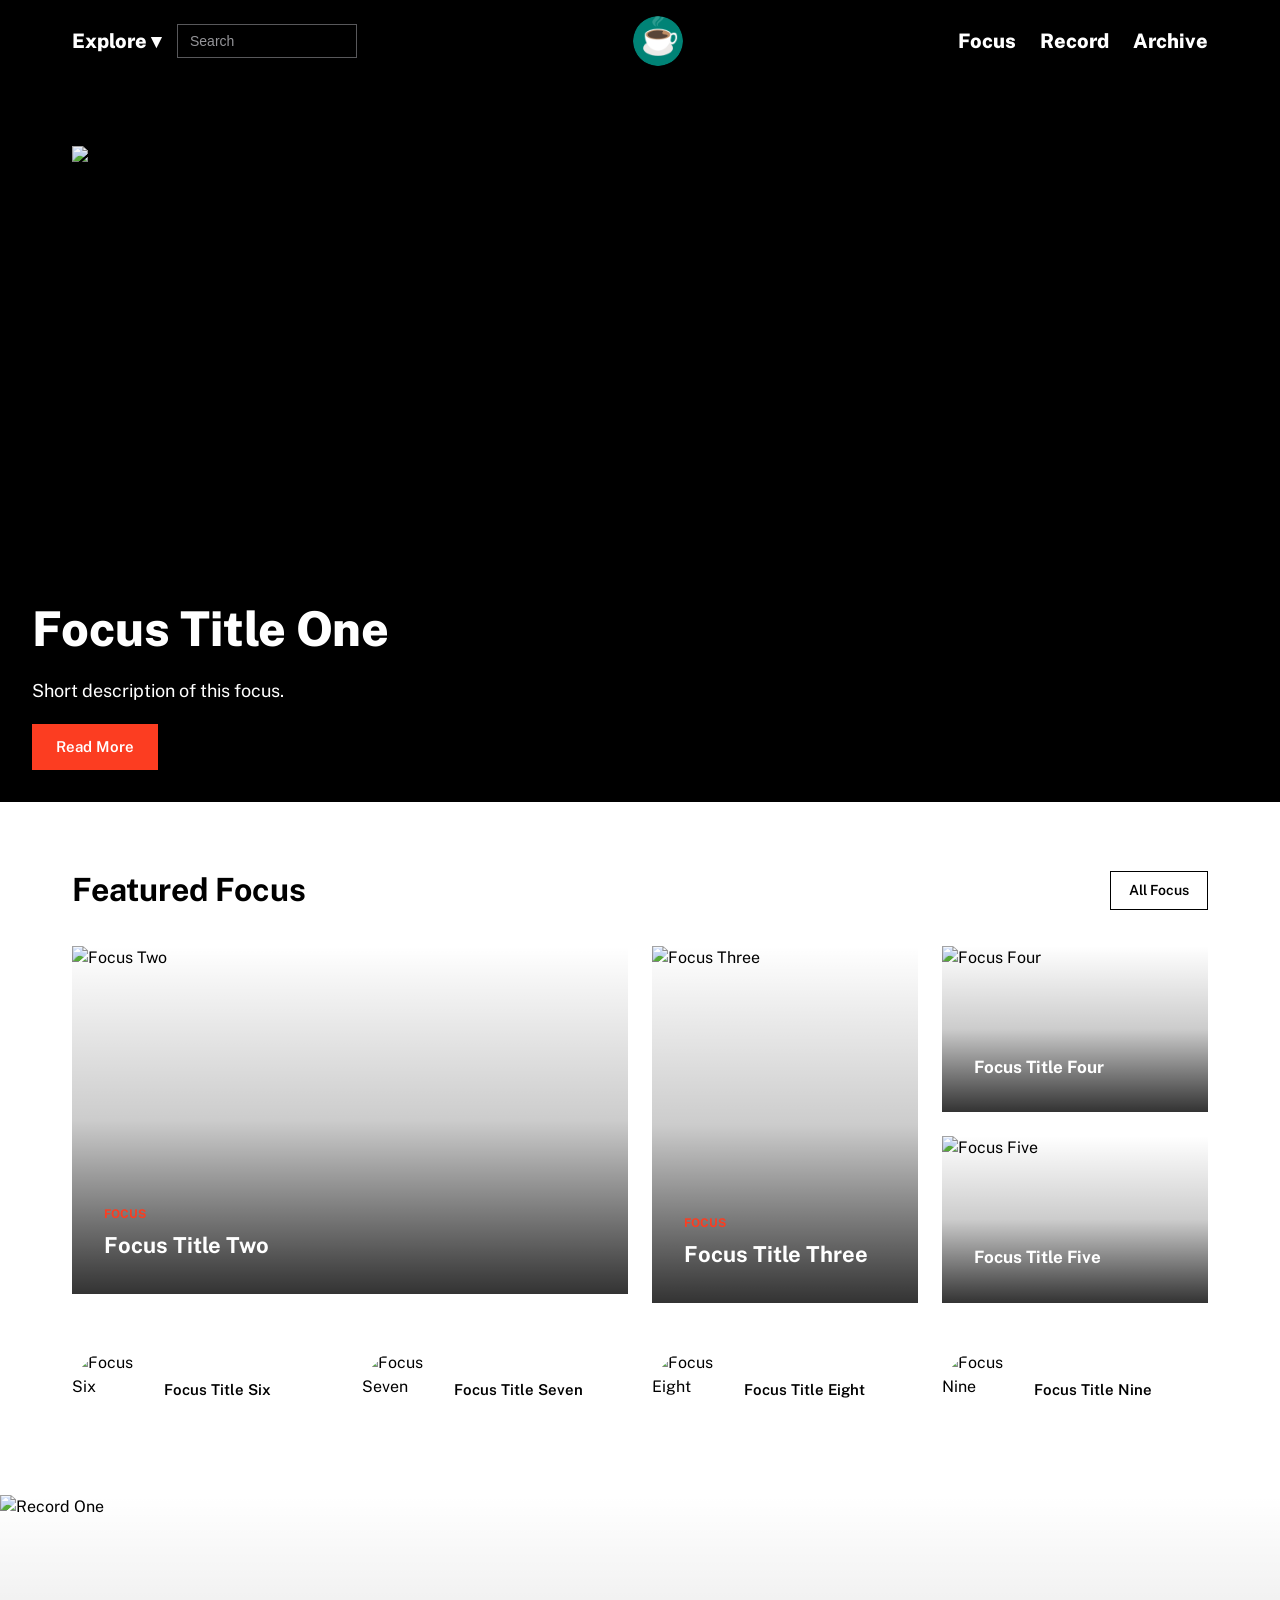
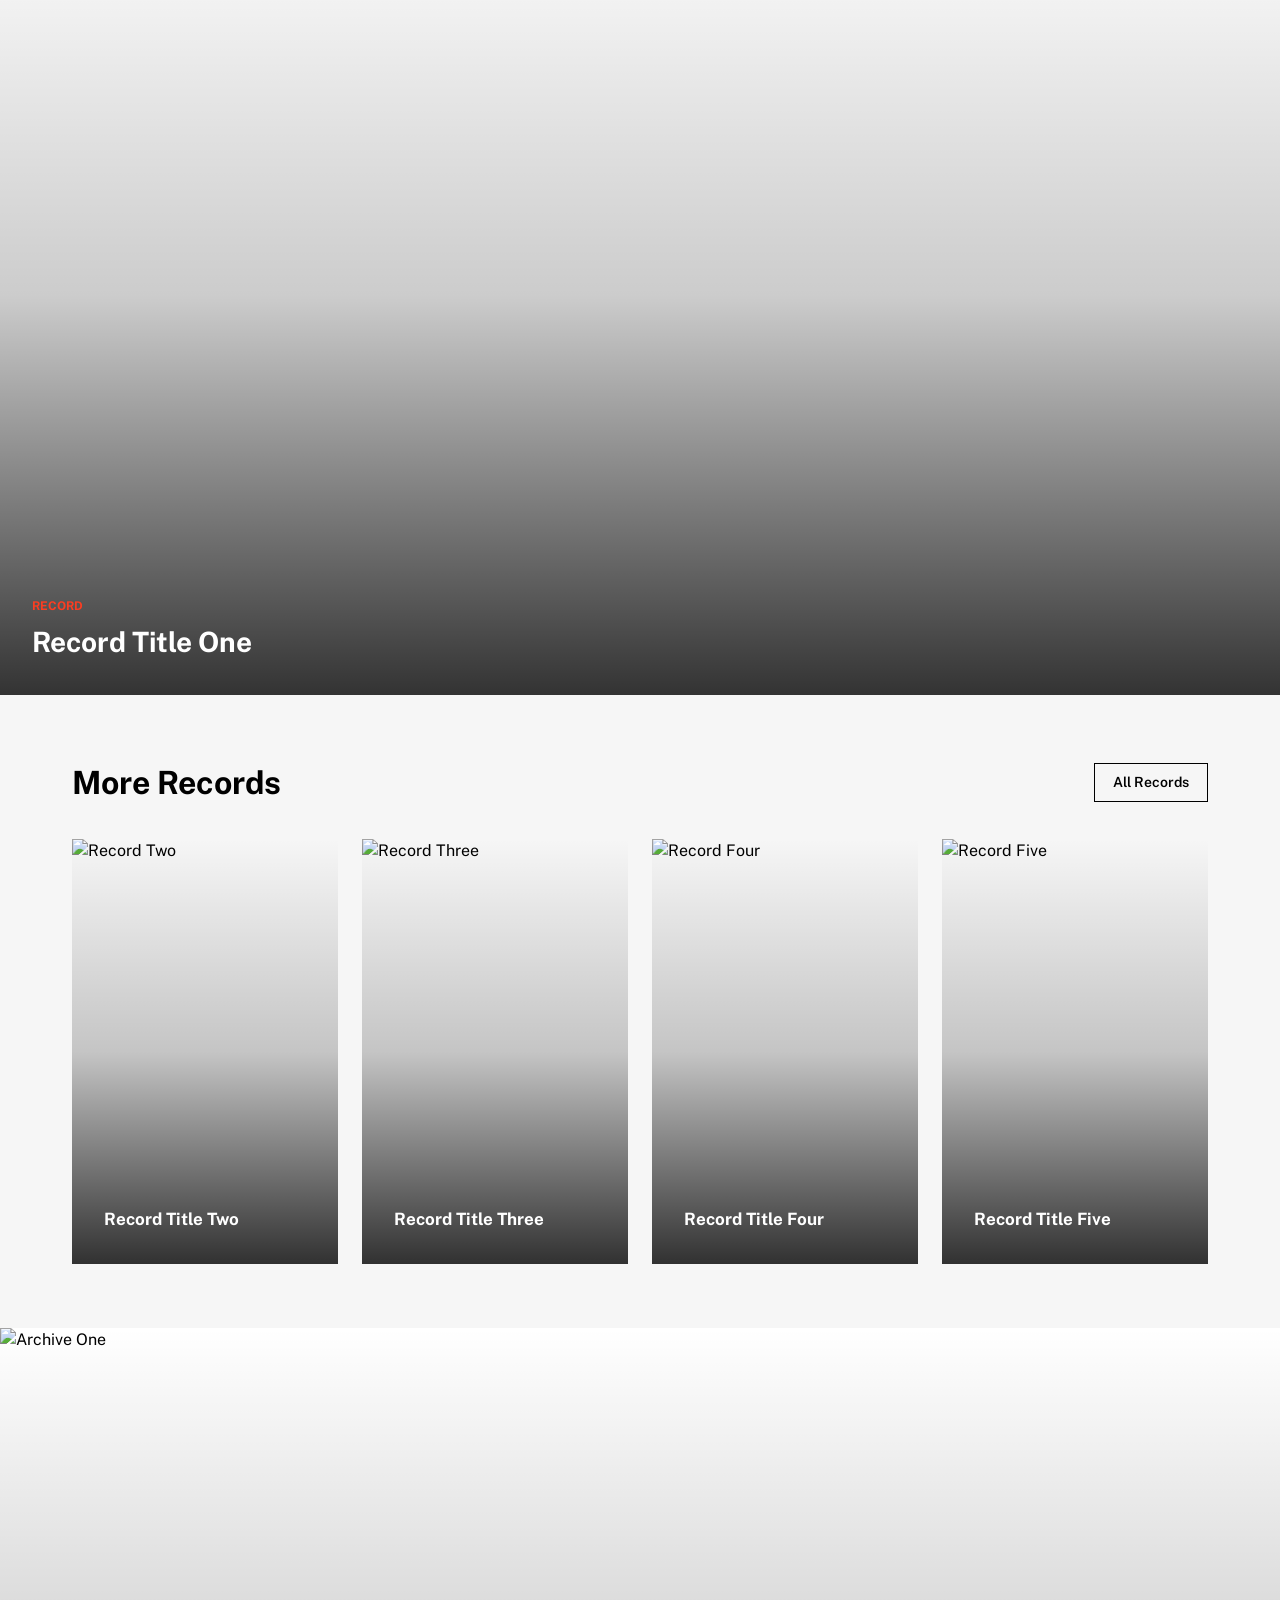
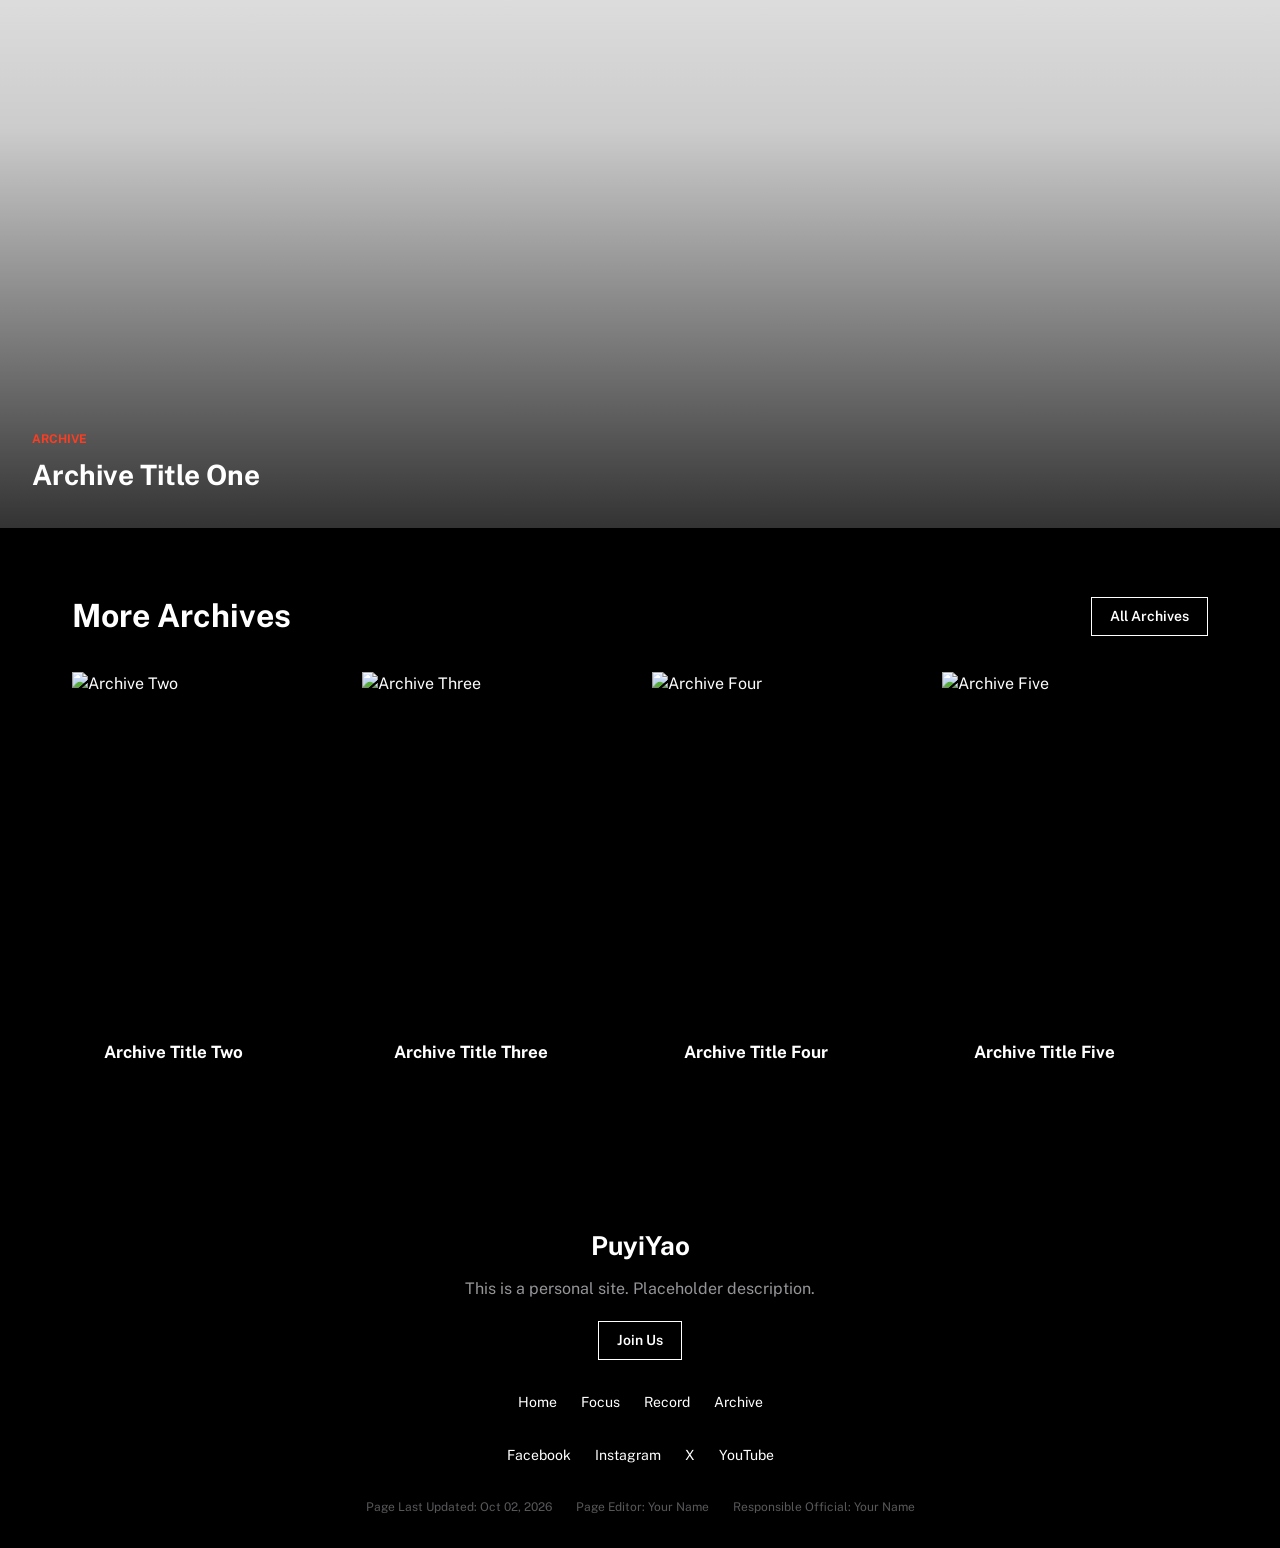
==== index.html @ bbd70be1 "fix: change home.html to index.html for github page" ====
<!DOCTYPE html>
<html lang="en">
<head>
<meta charset="UTF-8">
<meta name="viewport" content="width=device-width, initial-scale=1.0">
<title>PuyiYao</title>
<link rel="icon" href="../favicon.ico" type="image/x-icon">
<link rel="preconnect" href="https://fonts.googleapis.com">
<link rel="preconnect" href="https://fonts.gstatic.com" crossorigin>
<link href="https://fonts.googleapis.com/css2?family=Public+Sans:wght@400;600;700;800&family=Inter:wght@400;600;700&display=swap" rel="stylesheet">
<link rel="stylesheet" href="common.css">
<link rel="stylesheet" href="style.css">
</head>
<body>

<!-- ========== 顶部导航栏 ========== -->
<header class="site-header">
  <div class="header-inner">

    <div class="nav-left">
      <div class="dropdown">
        <span class="nav-btn">Explore ▾</span>
        <ul class="dropdown-menu">
          <li><a href="focus/focus_explore.html">Focus</a></li>
          <li><a href="record/record_explore.html">Record</a></li>
          <li><a href="archive/archive_explore.html">Archive</a></li>
        </ul>
      </div>
      <input class="search-box" type="search" placeholder="Search">
    </div>

    <div class="nav-center">
      <a href="index.html" class="logo"><img src="favicon.ico" class="logo"></a>
    </div>

    <nav class="nav-right">
      <a href="#focus-section">Focus</a>
      <a href="#record-section">Record</a>
      <a href="#archive-section">Archive</a>
    </nav>
  </div>

  <input type="checkbox" id="menu-toggle" class="menu-toggle">
  <label for="menu-toggle" class="menu-icon">☰</label>
</header>

<nav class="mobile-menu">
  <a href="#focus-section">Focus</a>
  <a href="#record-section">Record</a>
  <a href="#archive-section">Archive</a>
</nav>

<main>

  <!-- Hero 大图：Focus f1 -->
  <section class="hero">
    <img class="hero-img" src="image/hero.jpg" alt="Hero image">
    <div class="overlay">
      <h1 class="hero-title">Focus Title One</h1>
      <p class="hero-desc">Short description of this focus.</p>
      <a class="btn-primary" href="focus/focus_01.html">Read More</a>
    </div>
  </section>

  <!-- Featured Focus -->
  <section class="featured" id="focus-section">
    <div class="section-head">
      <h2>Featured Focus</h2>
      <a class="btn-outline" href="focus/focus_explore.html">All Focus</a>
    </div>

    <div class="featured-grid">

      <a class="tile tile-f2" href="focus/focus_02.html">
        <img src="image/focus_02.jpg" alt="Focus Two">
        <div class="overlay">
          <span class="tag">Focus</span>
          <h3>Focus Title Two</h3>
        </div>
      </a>

      <a class="tile tile-f3" href="focus/focus_03.html">
        <img src="image/focus_03.jpg" alt="Focus Three">
        <div class="overlay">
          <span class="tag">Focus</span>
          <h3>Focus Title Three</h3>
        </div>
      </a>

      <a class="tile tile-f4" href="focus/focus_04.html">
        <img src="image/focus_04.jpg" alt="Focus Four">
        <div class="overlay">
          <h4>Focus Title Four</h4>
        </div>
      </a>
      <a class="tile tile-f5" href="focus/focus_05.html">
        <img src="image/focus_05.jpg" alt="Focus Five">
        <div class="overlay">
          <h4>Focus Title Five</h4>
        </div>
      </a>

      <a class="circle-card" href="focus/focus_06.html">
        <img src="image/focus_06.jpg" alt="Focus Six">
        <p>Focus Title Six</p>
      </a>
      <a class="circle-card" href="focus/focus_07.html">
        <img src="image/focus_07.jpg" alt="Focus Seven">
        <p>Focus Title Seven</p>
      </a>
      <a class="circle-card" href="focus/focus_08.html">
        <img src="image/focus_08.jpg" alt="Focus Eight">
        <p>Focus Title Eight</p>
      </a>
      <a class="circle-card" href="focus/focus_09.html">
        <img src="image/focus_09.jpg" alt="Focus Nine">
        <p>Focus Title Nine</p>
      </a>

    </div>
  </section>

  <!-- Record：Latest Records（满宽 banner） -->
  <section class="banner-section" id="record-section">
    <a class="banner" href="record/record_01.html">
      <img src="image/record_01.jpg" alt="Record One">
      <div class="overlay">
        <span class="tag">Record</span>
        <h3>Record Title One</h3>
      </div>
    </a>
  </section>

  <!-- Record：More Records（4 卡） -->
  <section class="record-section">
    <div class="section-head">
      <h2>More Records</h2>
      <a class="btn-outline" href="record/record_explore.html">All Records</a>
    </div>
    <div class="tile-row">
      <a class="tile" href="record/record_02.html">
        <img src="image/record_02.jpg" alt="Record Two">
        <div class="overlay"><h4>Record Title Two</h4></div>
      </a>
      <a class="tile" href="record/record_03.html">
        <img src="image/record_03.jpg" alt="Record Three">
        <div class="overlay"><h4>Record Title Three</h4></div>
      </a>
      <a class="tile" href="record/record_04.html">
        <img src="image/record_04.jpg" alt="Record Four">
        <div class="overlay"><h4>Record Title Four</h4></div>
      </a>
      <a class="tile" href="record/record_05.html">
        <img src="image/record_05.jpg" alt="Record Five">
        <div class="overlay"><h4>Record Title Five</h4></div>
      </a>
    </div>
  </section>

  <!-- Archive：Latest Archive（满宽 banner） -->
  <section class="banner-section" id="archive-section">
    <a class="banner" href="archive/archive_01.html">
      <img src="image/archive_01.jpg" alt="Archive One">
      <div class="overlay">
        <span class="tag">Archive</span>
        <h3>Archive Title One</h3>
      </div>
    </a>
  </section>

  <!-- Archive：More Archives（4 卡） -->
  <section class="archive-section">
    <div class="section-head">
      <h2>More Archives</h2>
      <a class="btn-outline" href="archive/archive_explore.html">All Archives</a>
    </div>
    <div class="tile-row">
      <a class="tile" href="archive/archive_02.html">
        <img src="image/archive_02.jpg" alt="Archive Two">
        <div class="overlay"><h4>Archive Title Two</h4></div>
      </a>
      <a class="tile" href="archive/archive_03.html">
        <img src="image/archive_03.jpg" alt="Archive Three">
        <div class="overlay"><h4>Archive Title Three</h4></div>
      </a>
      <a class="tile" href="archive/archive_04.html">
        <img src="image/archive_04.jpg" alt="Archive Four">
        <div class="overlay"><h4>Archive Title Four</h4></div>
      </a>
      <a class="tile" href="archive/archive_05.html">
        <img src="image/archive_05.jpg" alt="Archive Five">
        <div class="overlay"><h4>Archive Title Five</h4></div>
      </a>
    </div>
  </section>

</main>

<!-- ========== 页脚 ========== -->
<footer class="site-footer">
  <div class="footer-top">
    <h3>PuyiYao</h3>
    <p>This is a personal site. Placeholder description.</p>
    <a class="btn-outline" href="#">Join Us</a>
  </div>

  <div class="footer-links">
    <a href="index.html">Home</a>
    <a href="#focus-section">Focus</a>
    <a href="#record-section">Record</a>
    <a href="#archive-section">Archive</a>
  </div>

  <div class="footer-social">
    <a href="#">Facebook</a>
    <a href="#">Instagram</a>
    <a href="#">X</a>
    <a href="#">YouTube</a>
  </div>

  <div class="footer-meta">
    <span>Page Last Updated: Oct 02, 2026</span>
    <span>Page Editor: Your Name</span>
    <span>Responsible Official: Your Name</span>
  </div>
</footer>

</body>
</html>
---- common.css ----
/* ============================================================
   MySite - 共享样式表
   四个目录（index / focus / record / archive）都通过 <link> 引用
   包含：全局变量、重置、按钮、导航栏、移动端菜单、页脚
   ============================================================ */

/* ---------- 全局变量 ---------- */
:root {
  --nasa-blue: #0B3D91;
  --nasa-red:  #FC3D21;
  --black:     #000000;
  --carbon-90: #1a1a1a;
  --carbon-60: #58585b;
  --carbon-40: #959599;
  --white:     #ffffff;
  --off-white: #f6f6f6;

  --font-sans: "Public Sans", "Inter", Helvetica, Arial, sans-serif;

  --page-x: 72px;              /* 两侧页边距 */
  --ratio-flat: 1 / 0.625;     /* 横长矩形 */
  --ratio-tall: 1 / 1.6;       /* 竖长矩形 */
}

/* ---------- 重置 ---------- */
* { margin: 0; padding: 0; box-sizing: border-box; }

body {
  font-family: var(--font-sans);
  background: var(--white);
  color: var(--black);
  line-height: 1.5;
}

a { text-decoration: none; color: inherit; }
img { display: block; max-width: 100%; }
ul { list-style: none; }

/* ---------- 通用按钮 ---------- */
.btn-primary {
  display: inline-block;
  align-self: flex-start;
  background: var(--nasa-red);
  color: var(--white);
  padding: 12px 24px;
  font-size: 15px;
  font-weight: 600;
  transition: background .2s;
}
.btn-primary:hover { background: #b60109; }

.btn-outline {
  display: inline-block;
  border: 1px solid currentColor;
  padding: 8px 18px;
  font-size: 14px;
  font-weight: 600;
  transition: background .2s;
}
.btn-outline:hover { background: rgba(128,128,128,.15); }

/* ---------- 顶部导航栏 ---------- */
.site-header {
  position: sticky;
  top: 0;
  z-index: 100;
  background: var(--black);
  color: var(--white);
}
.header-inner {
  display: flex;
  align-items: center;
  justify-content: space-between;
  padding: 16px var(--page-x);
  max-width: 1600px;
  margin: 0 auto;
}

.nav-left  { display: flex; align-items: center; gap: 16px; }
.nav-right { display: flex; align-items: center; gap: 24px; }

.logo {
  width: 50px;
  height: 50px;
  border-radius: 50%;
  object-fit: cover;
}

.nav-btn { cursor: pointer; font-size: 20px; font-weight: 800; }
.nav-right a { font-size: 20px; font-weight: 800; }
.nav-right a:hover { color: var(--nasa-red); }

/* Explore 下拉（纯 CSS hover） */
.dropdown { position: relative; }
.dropdown-menu {
  display: none;
  position: absolute;
  top: 100%;
  left: 0;
  background: var(--carbon-90);
  min-width: 180px;
  padding: 8px 0;
}
.dropdown:hover .dropdown-menu { display: block; }
.dropdown-menu li a {
  display: block;
  padding: 10px 18px;
  font-size: 14px;
}
.dropdown-menu li a:hover { background: var(--nasa-blue); }

.search-box {
  background: transparent;
  border: 1px solid var(--carbon-60);
  color: var(--white);
  padding: 8px 12px;
  font-size: 14px;
  width: 180px;
}
.search-box::placeholder { color: var(--carbon-40); }

/* 移动端汉堡（默认隐藏） */
.menu-toggle, .menu-icon { display: none; }

/* ---------- 移动端菜单 ---------- */
.mobile-menu {
  display: none;
  flex-direction: column;
  background: var(--black);
  padding: 0 var(--page-x) 16px;
}
.mobile-menu a {
  color: var(--white);
  padding: 14px 0;
  font-size: 16px;
  border-bottom: 1px solid var(--carbon-60);
}
.menu-toggle:checked ~ .mobile-menu { display: flex; }

/* ---------- 页脚 ---------- */
.site-footer {
  background: var(--black);
  color: var(--white);
  padding: 64px var(--page-x) 32px;
  text-align: center;
}
.footer-top h3 { font-size: 26px; margin-bottom: 12px; }
.footer-top p  { color: var(--carbon-40); margin-bottom: 20px; }

.footer-links,
.footer-social {
  display: flex;
  justify-content: center;
  flex-wrap: wrap;
  gap: 24px;
  margin: 32px 0 16px;
  font-size: 14px;
}
.footer-links a:hover,
.footer-social a:hover { color: var(--nasa-red); }

.footer-meta {
  display: flex;
  justify-content: center;
  flex-wrap: wrap;
  gap: 24px;
  margin-top: 32px;
  font-size: 12px;
  color: var(--carbon-60);
}

/* ---------- 共享响应式 ---------- */
@media (max-width: 1024px) {
  :root { --page-x: 40px; }
  .nav-right { gap: 16px; }
}

@media (max-width: 640px) {
  :root { --page-x: 20px; }
  .nav-right, .search-box, .dropdown { display: none; }
  .menu-icon {
    display: block;
    font-size: 26px;
    cursor: pointer;
    color: var(--white);
  }
  .header-inner { padding: 14px var(--page-x); }
}
---- style.css ----
/* ============================================================
   MySite - index 专属样式表
   仅包含主页特有模块：hero / featured-grid / banner / tile-row
   通用部分见 common.css
   ============================================================ */

/* ---------- Hero 大图 ---------- */
.hero {
  position: relative;
  height: 80vh;
  min-height: 480px;
  overflow: hidden;
  background: var(--black);
}
.hero-img { width: 100%; height: 100%; object-fit: cover; }
.hero-title { font-size: 48px; font-weight: 800; margin-bottom: 12px; }
.hero-desc  { font-size: 18px; max-width: 560px; margin-bottom: 20px; }

/* ---------- 覆盖层（图片上压文字） ---------- */
.overlay {
  position: absolute;
  inset: 0;
  display: flex;
  flex-direction: column;
  justify-content: flex-end;
  padding: 32px;
  color: var(--white);
  background: linear-gradient(to top, rgba(0,0,0,.8) 0%, rgba(0,0,0,.2) 50%, transparent 100%);
}
.overlay h3 { font-size: 22px; font-weight: 700; }
.overlay h4 { font-size: 17px; font-weight: 700; }
.tag {
  display: inline-block;
  font-size: 12px;
  font-weight: 700;
  text-transform: uppercase;
  color: var(--nasa-red);
  margin-bottom: 6px;
}

/* ---------- 区块通用 ---------- */
section { padding: 64px var(--page-x); }
.banner-section { padding: 0; }

.section-head {
  display: flex;
  justify-content: space-between;
  align-items: center;
  max-width: 1400px;
  margin: 0 auto 32px;
}
.section-head h2 { font-size: 32px; font-weight: 700; }

/* ---------- Featured Focus 精确排布 ----------
   |——— f2 ———|— f3 —|— f4 —|
   |——— f2 ———|— f3 —|— f5 —|
   f2=6列跨2行 / f3=3列跨2行 / f4,f5=3列各1行
------------------------------------------------ */
.featured-grid {
  max-width: 1400px;
  margin: 0 auto;
  display: grid;
  grid-template-columns: repeat(12, 1fr);
  gap: 24px;
}

.tile { position: relative; overflow: hidden; display: block; }
.tile img { width: 100%; height: 100%; object-fit: cover; transition: transform .3s; }
.tile:hover img { transform: scale(1.05); }

.tile-f2 {
  grid-column: span 6;
  grid-row: span 2;
  aspect-ratio: var(--ratio-flat);
}
.tile-f3 {
  grid-column: span 3;
  grid-row: span 2;
}
.tile-f4, .tile-f5 {
  grid-column: span 3;
  aspect-ratio: var(--ratio-flat);
}

/* ---------- 圆形卡片 ---------- */
.circle-card {
  grid-column: span 3;
  display: flex;
  align-items: center;
  gap: 12px;
  padding-top: 24px;
}
.circle-card img {
  width: 80px;
  height: 80px;
  min-width: 80px;
  border-radius: 50%;
  object-fit: cover;
}
.circle-card p { font-size: 15px; font-weight: 600; text-align: left; }

/* ---------- Banner（Record / Archive 首图） ---------- */
.banner {
  position: relative;
  display: block;
  width: 100%;
  aspect-ratio: var(--ratio-flat);
  overflow: hidden;
}
.banner img { width: 100%; height: 100%; object-fit: cover; transition: transform .3s; }
.banner:hover img { transform: scale(1.05); }
.banner .overlay h3 { font-size: 28px; }

/* ---------- 4 卡行（Record / Archive） ---------- */
.tile-row {
  max-width: 1400px;
  margin: 0 auto;
  display: grid;
  grid-template-columns: repeat(4, 1fr);
  gap: 24px;
}
.tile-row .tile { aspect-ratio: var(--ratio-tall); }

/* ---------- 深浅背景分区 ---------- */
.featured        { background: var(--white); }
.record-section  { background: var(--off-white); }
.archive-section { background: var(--black); color: var(--white); }

/* ---------- index 专属响应式 ---------- */
@media (max-width: 1024px) {
  .hero-title { font-size: 36px; }
}

@media (max-width: 800px) {
  .tile-f2, .tile-f3, .tile-f4, .tile-f5 {
    grid-column: span 12;
    grid-row: span 1;
    aspect-ratio: 16 / 10;
  }
  .circle-card { grid-column: span 12; }
  .tile-row { grid-template-columns: repeat(2, 1fr); }
}

@media (max-width: 640px) {
  .hero { height: 60vh; min-height: 400px; }
  .hero-title { font-size: 28px; }
  .hero-desc  { font-size: 15px; }
  .overlay { padding: 20px; }

  section { padding: 48px var(--page-x); }
  .banner-section { padding: 0; }
  .section-head { flex-direction: column; align-items: flex-start; gap: 12px; }
  .section-head h2 { font-size: 24px; }

  .tile-row { grid-template-columns: 1fr; }
}
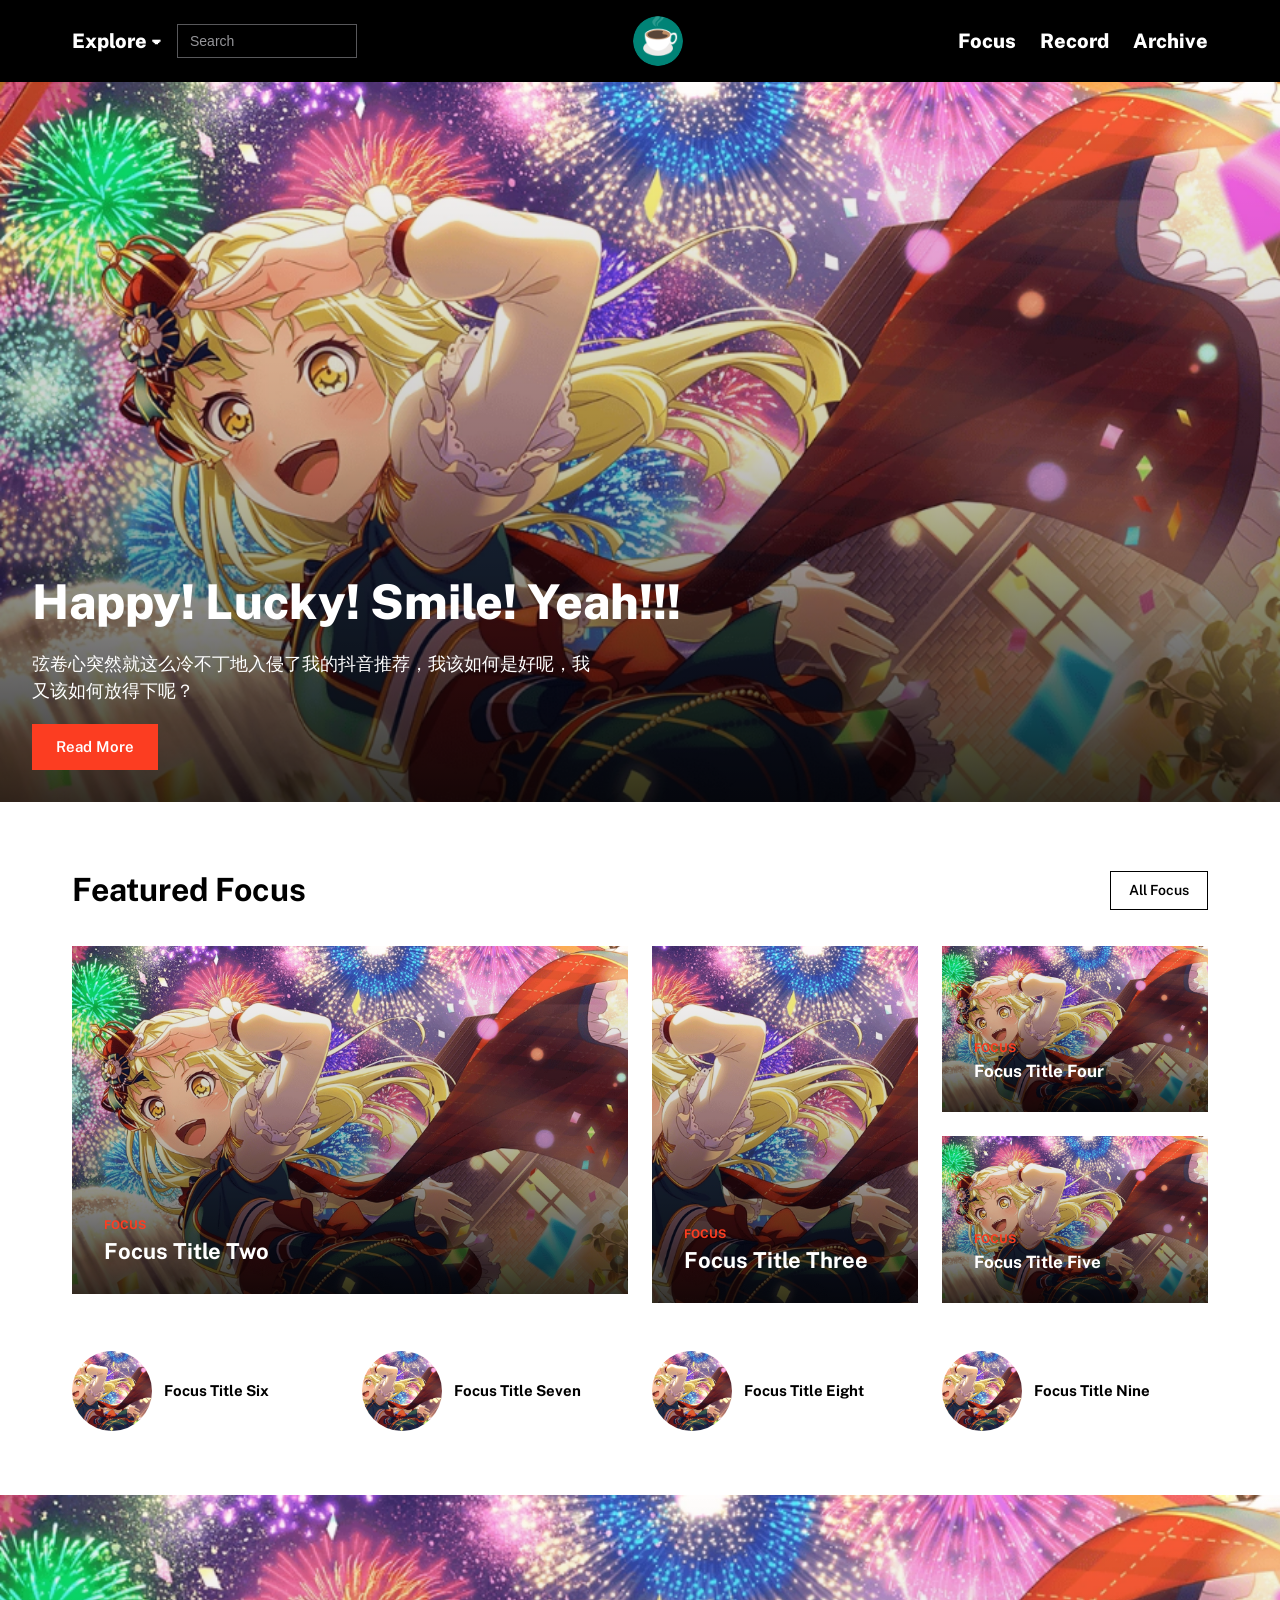
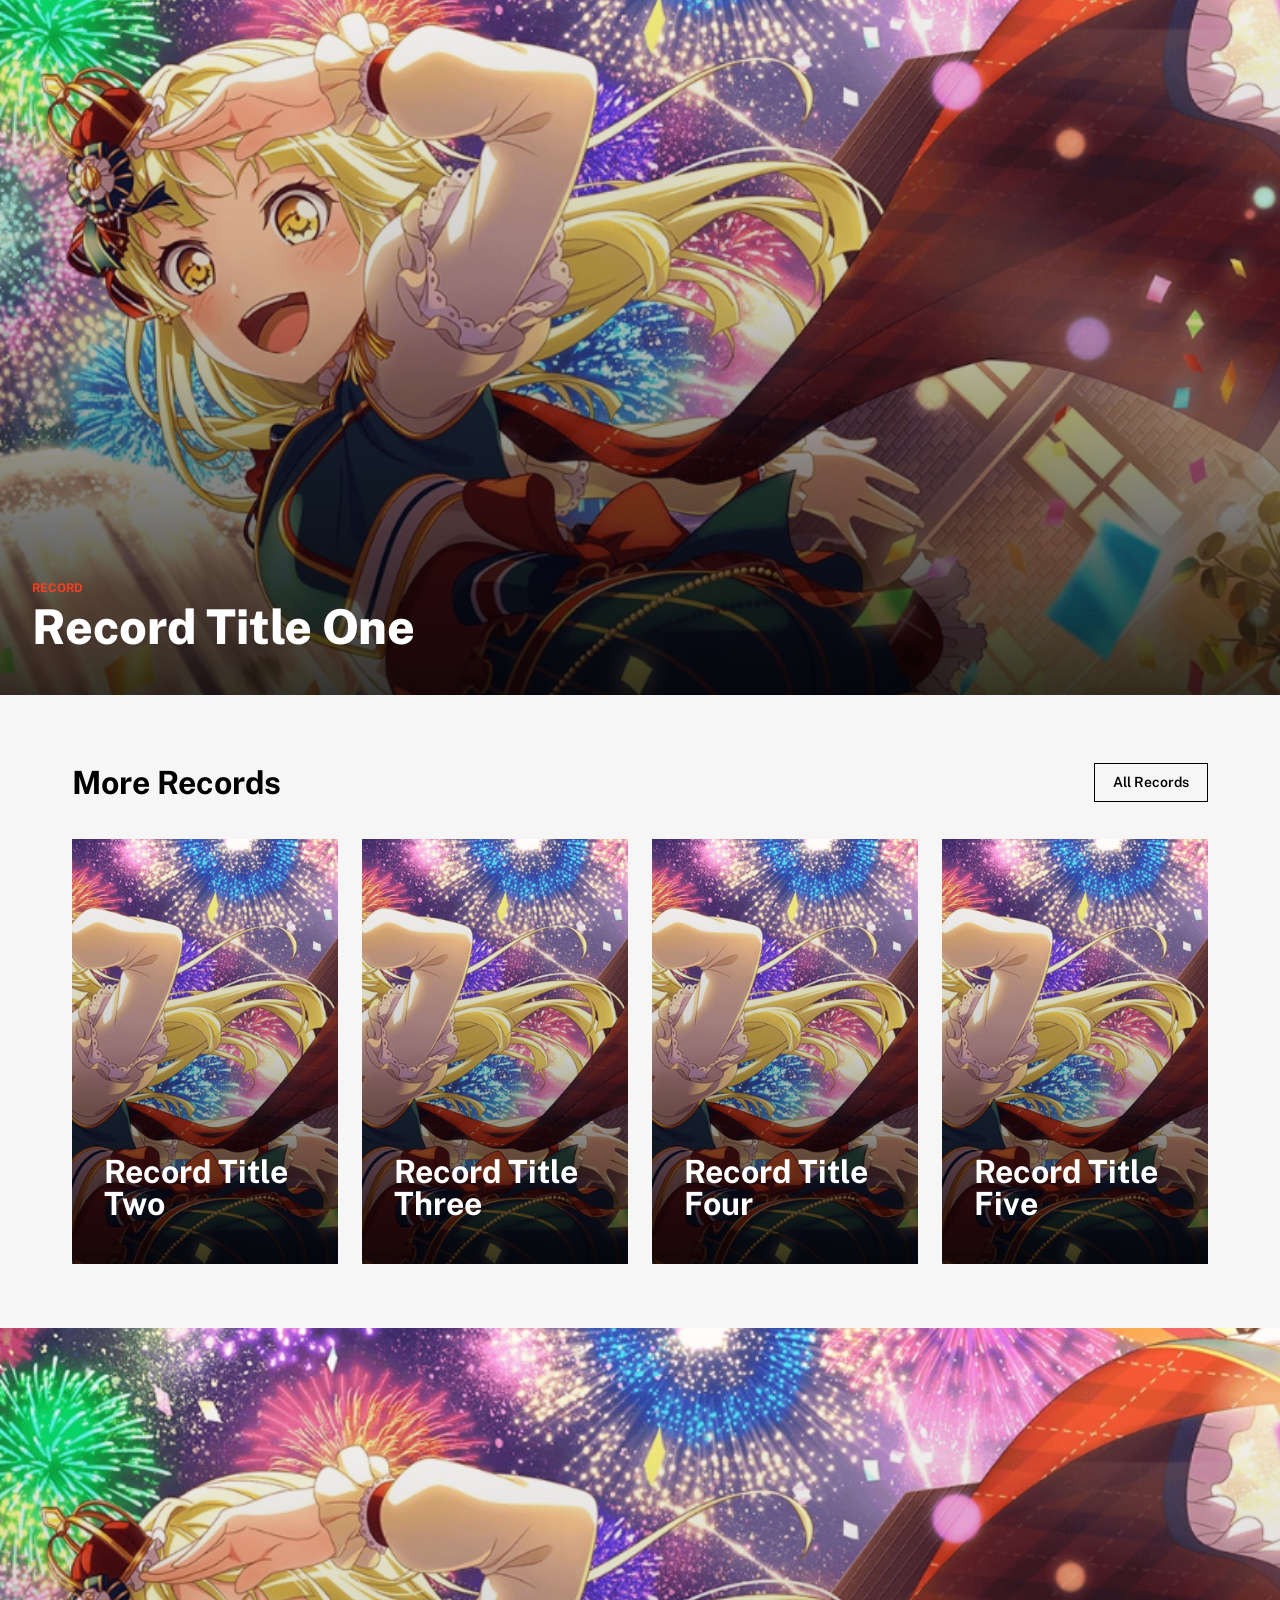
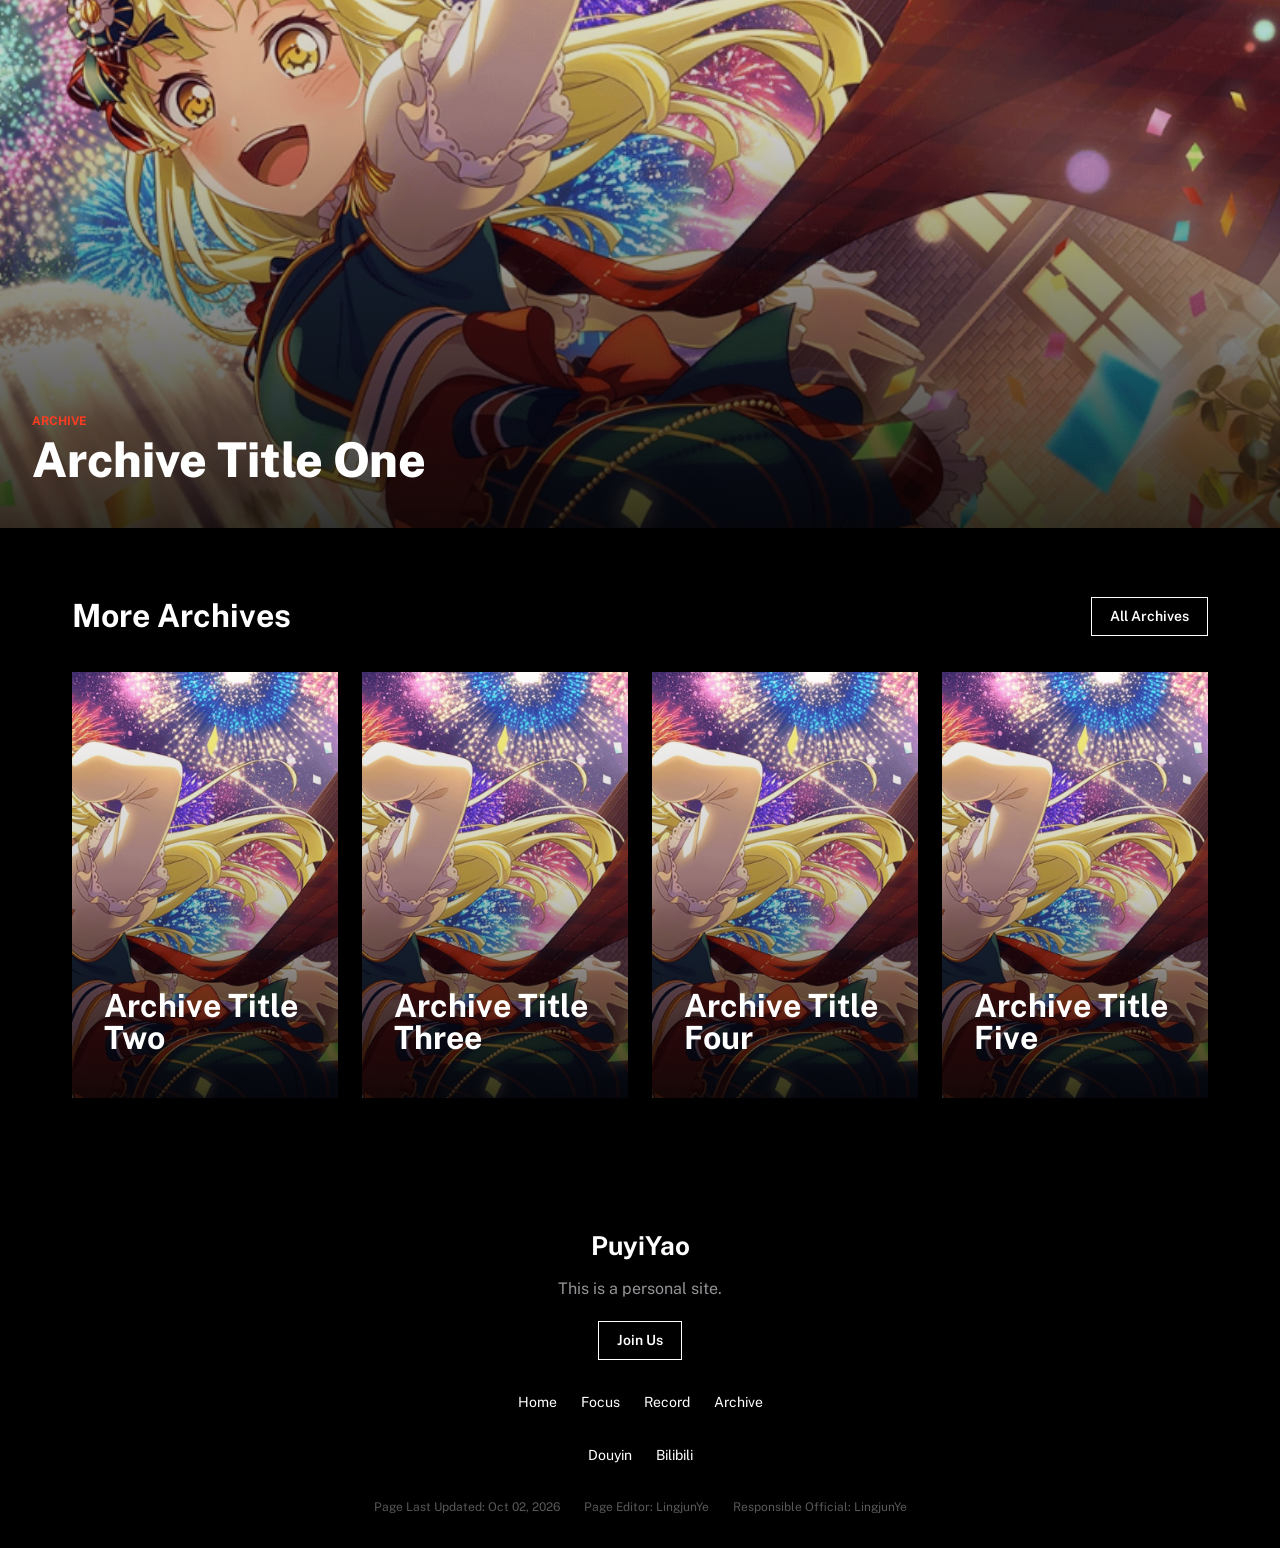
==== commit ddb9562d: "add: add an article happy_lucky_smile.html and adjust something related" ====
--- a/index.html
+++ b/index.html
@@ -1,10 +1,11 @@
 <!DOCTYPE html>
-<html lang="en">
+<html lang="zh-CN">
 <head>
 <meta charset="UTF-8">
 <meta name="viewport" content="width=device-width, initial-scale=1.0">
 <title>PuyiYao</title>
-<link rel="icon" href="../favicon.ico" type="image/x-icon">
+<base target="_self">
+<link rel="icon" href="favicon.ico" type="image/x-icon">
 <link rel="preconnect" href="https://fonts.googleapis.com">
 <link rel="preconnect" href="https://fonts.gstatic.com" crossorigin>
 <link href="https://fonts.googleapis.com/css2?family=Public+Sans:wght@400;600;700;800&family=Inter:wght@400;600;700&display=swap" rel="stylesheet">
@@ -21,9 +22,9 @@
       <div class="dropdown">
         <span class="nav-btn">Explore ▾</span>
         <ul class="dropdown-menu">
-          <li><a href="focus/focus_explore.html">Focus</a></li>
-          <li><a href="record/record_explore.html">Record</a></li>
-          <li><a href="archive/archive_explore.html">Archive</a></li>
+          <li><a href="focus/focus_explore.html" >Focus</a></li>
+          <li><a href="record/record_explore.html" >Record</a></li>
+          <li><a href="archive/archive_explore.html" >Archive</a></li>
         </ul>
       </div>
       <input class="search-box" type="search" placeholder="Search">
@@ -52,13 +53,13 @@
 
 <main>
 
-  <!-- Hero 大图：Focus f1 -->
+  <!-- Hero ：Focus f1 -->
   <section class="hero">
-    <img class="hero-img" src="image/hero.jpg" alt="Hero image">
+    <img class="hero-img" src="image/happy_lucky_smile.png" alt="Hero image">
     <div class="overlay">
-      <h1 class="hero-title">Focus Title One</h1>
-      <p class="hero-desc">Short description of this focus.</p>
-      <a class="btn-primary" href="focus/focus_01.html">Read More</a>
+      <h1 class="hero-title">Happy! Lucky! Smile! Yeah!!!</h1>
+      <p class="hero-desc">弦卷心突然就这么冷不丁地入侵了我的抖音推荐，我该如何是好呢，我又该如何放得下呢？</p>
+      <a class="btn-primary" href="focus/happy_lucky_smile.html">Read More</a>
     </div>
   </section>
 
@@ -72,7 +73,7 @@
     <div class="featured-grid">
 
       <a class="tile tile-f2" href="focus/focus_02.html">
-        <img src="image/focus_02.jpg" alt="Focus Two">
+        <img src="image/happy_lucky_smile.png" alt="Focus Two">
         <div class="overlay">
           <span class="tag">Focus</span>
           <h3>Focus Title Two</h3>
@@ -80,7 +81,7 @@
       </a>
 
       <a class="tile tile-f3" href="focus/focus_03.html">
-        <img src="image/focus_03.jpg" alt="Focus Three">
+        <img src="image/happy_lucky_smile.png" alt="Focus Three">
         <div class="overlay">
           <span class="tag">Focus</span>
           <h3>Focus Title Three</h3>
@@ -88,42 +89,44 @@
       </a>
 
       <a class="tile tile-f4" href="focus/focus_04.html">
-        <img src="image/focus_04.jpg" alt="Focus Four">
-        <div class="overlay">
+        <img src="image/happy_lucky_smile.png" alt="Focus Four">
+        <div class="overlay">
+          <span class="tag">Focus</span>
           <h4>Focus Title Four</h4>
         </div>
       </a>
       <a class="tile tile-f5" href="focus/focus_05.html">
-        <img src="image/focus_05.jpg" alt="Focus Five">
-        <div class="overlay">
+        <img src="image/happy_lucky_smile.png" alt="Focus Five">
+        <div class="overlay">
+          <span class="tag">Focus</span>
           <h4>Focus Title Five</h4>
         </div>
       </a>
 
       <a class="circle-card" href="focus/focus_06.html">
-        <img src="image/focus_06.jpg" alt="Focus Six">
+        <img src="image/happy_lucky_smile.png" alt="Focus Six">
         <p>Focus Title Six</p>
       </a>
       <a class="circle-card" href="focus/focus_07.html">
-        <img src="image/focus_07.jpg" alt="Focus Seven">
+        <img src="image/happy_lucky_smile.png" alt="Focus Seven">
         <p>Focus Title Seven</p>
       </a>
       <a class="circle-card" href="focus/focus_08.html">
-        <img src="image/focus_08.jpg" alt="Focus Eight">
+        <img src="image/happy_lucky_smile.png" alt="Focus Eight">
         <p>Focus Title Eight</p>
       </a>
       <a class="circle-card" href="focus/focus_09.html">
-        <img src="image/focus_09.jpg" alt="Focus Nine">
+        <img src="image/happy_lucky_smile.png" alt="Focus Nine">
         <p>Focus Title Nine</p>
       </a>
 
     </div>
   </section>
 
-  <!-- Record：Latest Records（满宽 banner） -->
+  <!-- Record：Latest Records -->
   <section class="banner-section" id="record-section">
     <a class="banner" href="record/record_01.html">
-      <img src="image/record_01.jpg" alt="Record One">
+      <img src="image/happy_lucky_smile.png" alt="Record One">
       <div class="overlay">
         <span class="tag">Record</span>
         <h3>Record Title One</h3>
@@ -131,7 +134,7 @@
     </a>
   </section>
 
-  <!-- Record：More Records（4 卡） -->
+  <!-- Record：More Records（4）-->
   <section class="record-section">
     <div class="section-head">
       <h2>More Records</h2>
@@ -139,28 +142,28 @@
     </div>
     <div class="tile-row">
       <a class="tile" href="record/record_02.html">
-        <img src="image/record_02.jpg" alt="Record Two">
+        <img src="image/happy_lucky_smile.png" alt="Record Two">
         <div class="overlay"><h4>Record Title Two</h4></div>
       </a>
       <a class="tile" href="record/record_03.html">
-        <img src="image/record_03.jpg" alt="Record Three">
+        <img src="image/happy_lucky_smile.png" alt="Record Three">
         <div class="overlay"><h4>Record Title Three</h4></div>
       </a>
       <a class="tile" href="record/record_04.html">
-        <img src="image/record_04.jpg" alt="Record Four">
+        <img src="image/happy_lucky_smile.png" alt="Record Four">
         <div class="overlay"><h4>Record Title Four</h4></div>
       </a>
       <a class="tile" href="record/record_05.html">
-        <img src="image/record_05.jpg" alt="Record Five">
+        <img src="image/happy_lucky_smile.png" alt="Record Five">
         <div class="overlay"><h4>Record Title Five</h4></div>
       </a>
     </div>
   </section>
 
-  <!-- Archive：Latest Archive（满宽 banner） -->
+  <!-- Archive：Latest Archive -->
   <section class="banner-section" id="archive-section">
     <a class="banner" href="archive/archive_01.html">
-      <img src="image/archive_01.jpg" alt="Archive One">
+      <img src="image/happy_lucky_smile.png" alt="Archive One">
       <div class="overlay">
         <span class="tag">Archive</span>
         <h3>Archive Title One</h3>
@@ -168,7 +171,7 @@
     </a>
   </section>
 
-  <!-- Archive：More Archives（4 卡） -->
+  <!-- Archive：More Archives（4）-->
   <section class="archive-section">
     <div class="section-head">
       <h2>More Archives</h2>
@@ -176,19 +179,19 @@
     </div>
     <div class="tile-row">
       <a class="tile" href="archive/archive_02.html">
-        <img src="image/archive_02.jpg" alt="Archive Two">
+        <img src="image/happy_lucky_smile.png" alt="Archive Two">
         <div class="overlay"><h4>Archive Title Two</h4></div>
       </a>
       <a class="tile" href="archive/archive_03.html">
-        <img src="image/archive_03.jpg" alt="Archive Three">
+        <img src="image/happy_lucky_smile.png" alt="Archive Three">
         <div class="overlay"><h4>Archive Title Three</h4></div>
       </a>
       <a class="tile" href="archive/archive_04.html">
-        <img src="image/archive_04.jpg" alt="Archive Four">
+        <img src="image/happy_lucky_smile.png" alt="Archive Four">
         <div class="overlay"><h4>Archive Title Four</h4></div>
       </a>
       <a class="tile" href="archive/archive_05.html">
-        <img src="image/archive_05.jpg" alt="Archive Five">
+        <img src="image/happy_lucky_smile.png" alt="Archive Five">
         <div class="overlay"><h4>Archive Title Five</h4></div>
       </a>
     </div>
@@ -200,8 +203,8 @@
 <footer class="site-footer">
   <div class="footer-top">
     <h3>PuyiYao</h3>
-    <p>This is a personal site. Placeholder description.</p>
-    <a class="btn-outline" href="#">Join Us</a>
+    <p>This is a personal site.</p>
+    <a class="btn-outline" href="https://github.com/LingjunYe/mysite">Join Us</a>
   </div>
 
   <div class="footer-links">
@@ -212,16 +215,14 @@
   </div>
 
   <div class="footer-social">
-    <a href="#">Facebook</a>
-    <a href="#">Instagram</a>
-    <a href="#">X</a>
-    <a href="#">YouTube</a>
+    <a href="https://v.douyin.com/Kg74o-t9J3w" target="_blank">Douyin</a>
+    <a href="https://space.bilibili.com/389260917?spm_id_from=333.1007.0.0" target="_blank">Bilibili</a>
   </div>
 
   <div class="footer-meta">
     <span>Page Last Updated: Oct 02, 2026</span>
-    <span>Page Editor: Your Name</span>
-    <span>Responsible Official: Your Name</span>
+    <span>Page Editor: LingjunYe</span>
+    <span>Responsible Official: LingjunYe</span>
   </div>
 </footer>
 
--- a/style.css
+++ b/style.css
@@ -7,7 +7,9 @@
 /* ---------- Hero 大图 ---------- */
 .hero {
   position: relative;
+  padding: 0;
   height: 80vh;
+  width: 100%;
   min-height: 480px;
   overflow: hidden;
   background: var(--black);
@@ -15,6 +17,7 @@
 .hero-img { width: 100%; height: 100%; object-fit: cover; }
 .hero-title { font-size: 48px; font-weight: 800; margin-bottom: 12px; }
 .hero-desc  { font-size: 18px; max-width: 560px; margin-bottom: 20px; }
+
 
 /* ---------- 覆盖层（图片上压文字） ---------- */
 .overlay {
@@ -27,8 +30,8 @@
   color: var(--white);
   background: linear-gradient(to top, rgba(0,0,0,.8) 0%, rgba(0,0,0,.2) 50%, transparent 100%);
 }
-.overlay h3 { font-size: 22px; font-weight: 700; }
-.overlay h4 { font-size: 17px; font-weight: 700; }
+.overlay h3 { font-size: 22px; font-weight: 700; line-height: 1; }
+.overlay h4 { font-size: 17px; font-weight: 700; line-height: 1; }
 .tag {
   display: inline-block;
   font-size: 12px;
@@ -97,7 +100,7 @@
   border-radius: 50%;
   object-fit: cover;
 }
-.circle-card p { font-size: 15px; font-weight: 600; text-align: left; }
+.circle-card p { font-size: 15px; font-weight: 700; text-align: left; line-height: 1;}
 
 /* ---------- Banner（Record / Archive 首图） ---------- */
 .banner {
@@ -109,7 +112,7 @@
 }
 .banner img { width: 100%; height: 100%; object-fit: cover; transition: transform .3s; }
 .banner:hover img { transform: scale(1.05); }
-.banner .overlay h3 { font-size: 28px; }
+.banner .overlay h3 { font-size: 48px; font-weight: 800; margin-bottom: 12px; }
 
 /* ---------- 4 卡行（Record / Archive） ---------- */
 .tile-row {
@@ -120,6 +123,7 @@
   gap: 24px;
 }
 .tile-row .tile { aspect-ratio: var(--ratio-tall); }
+.tile-row .tile .overlay h4 { font-size: 32px; font-weight: 700; line-height: 1; margin-bottom: 12px; }
 
 /* ---------- 深浅背景分区 ---------- */
 .featured        { background: var(--white); }
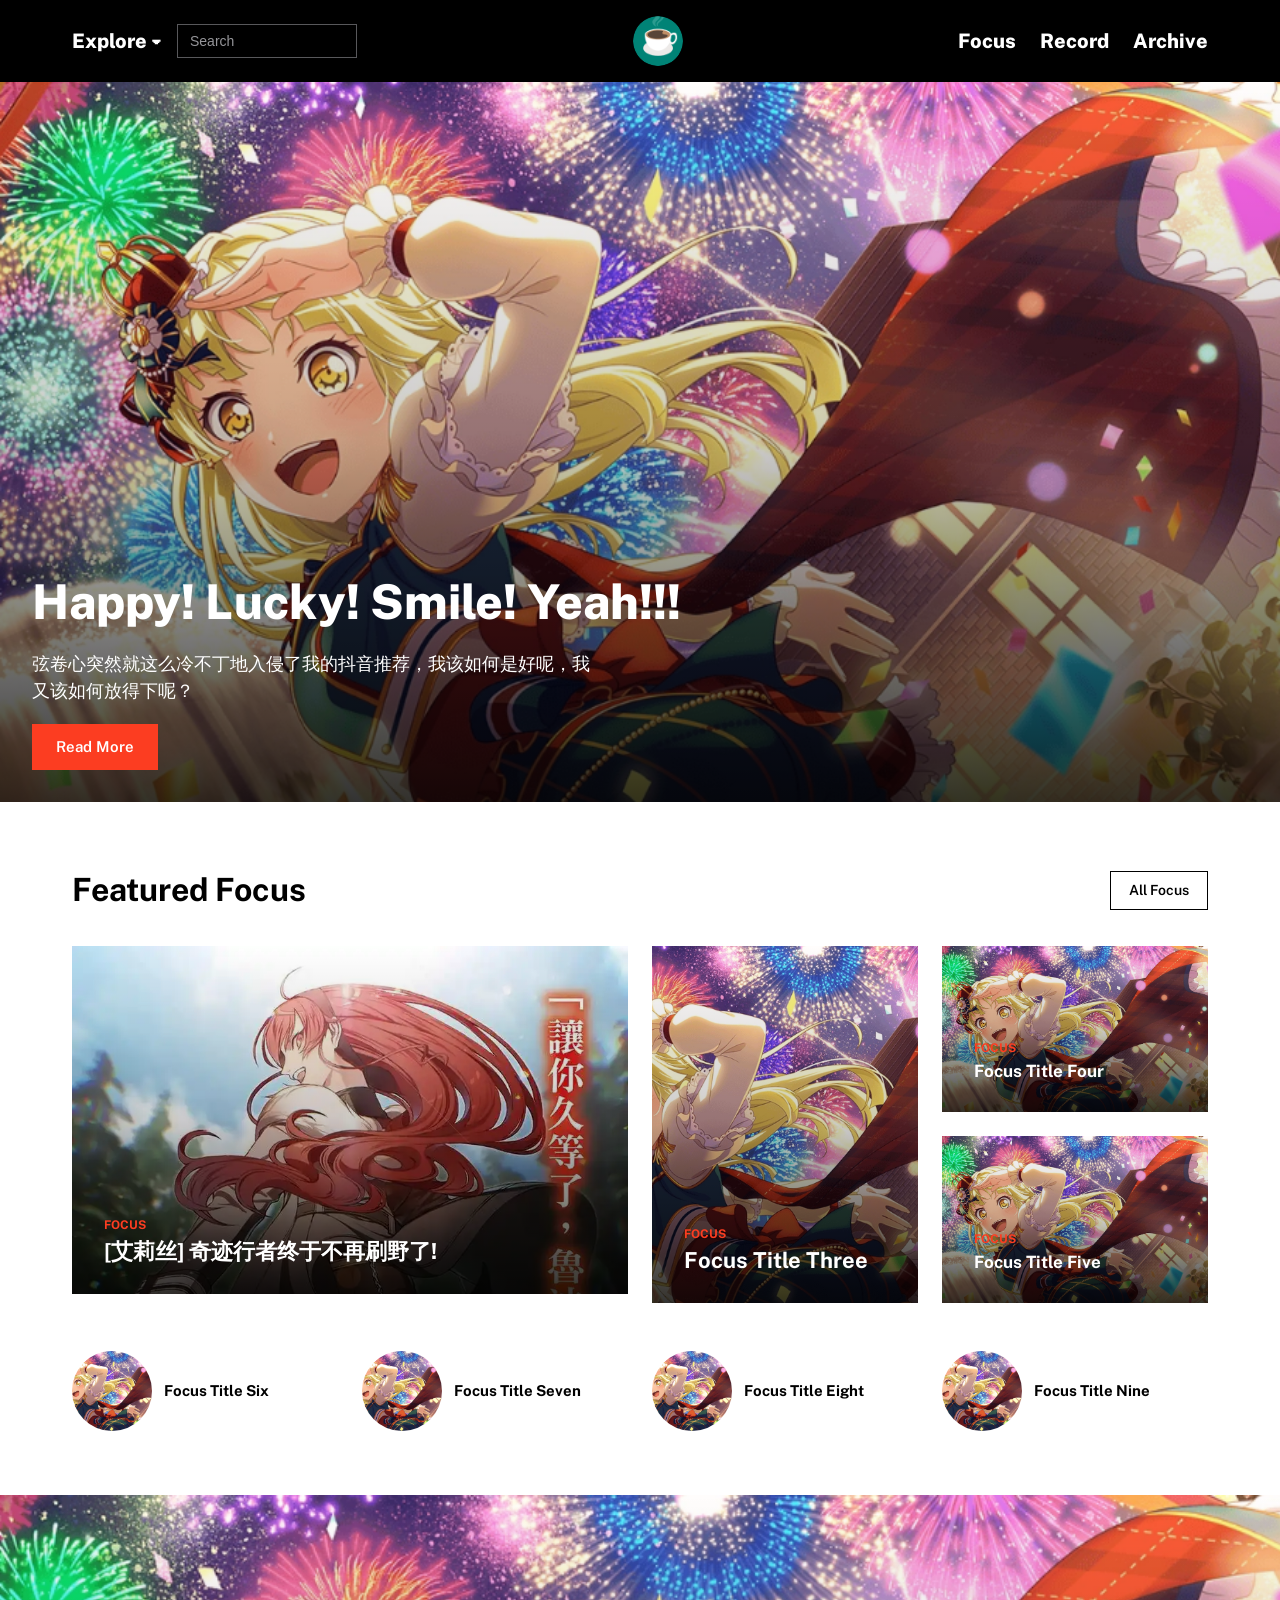
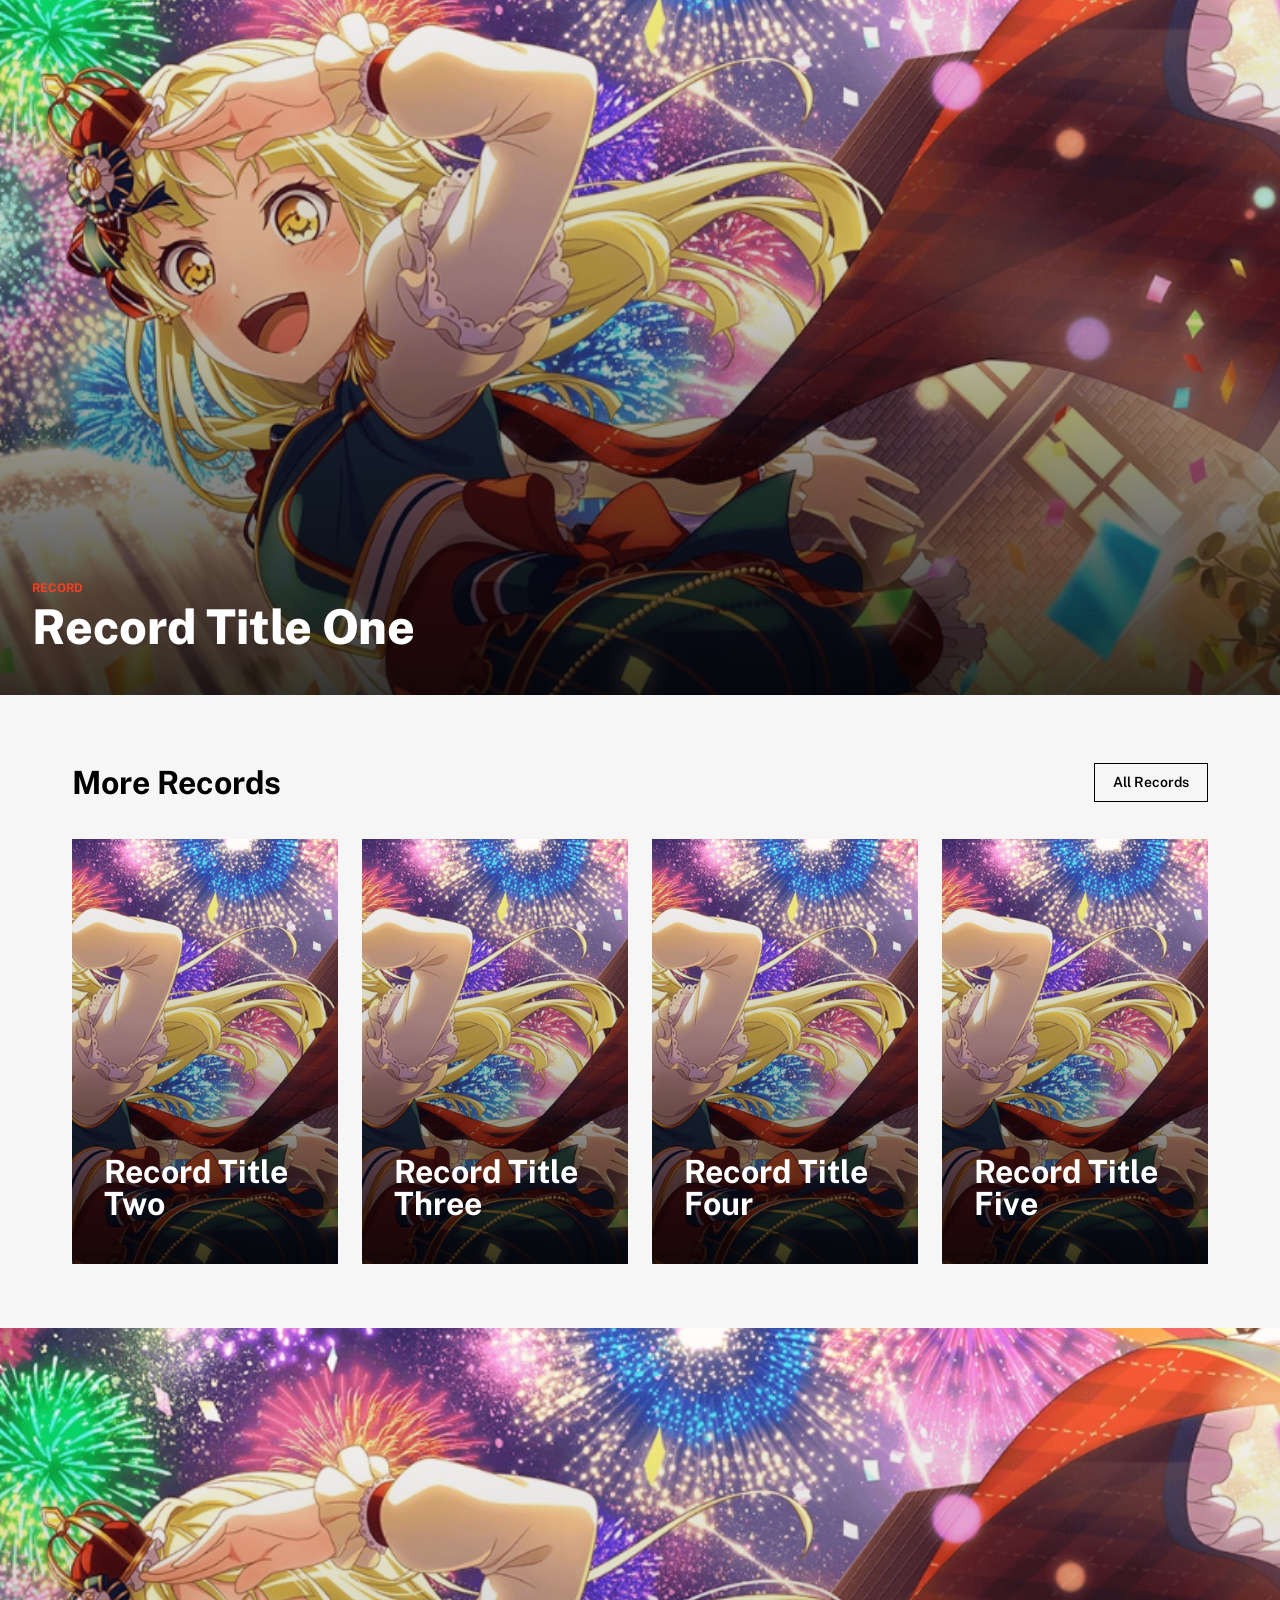
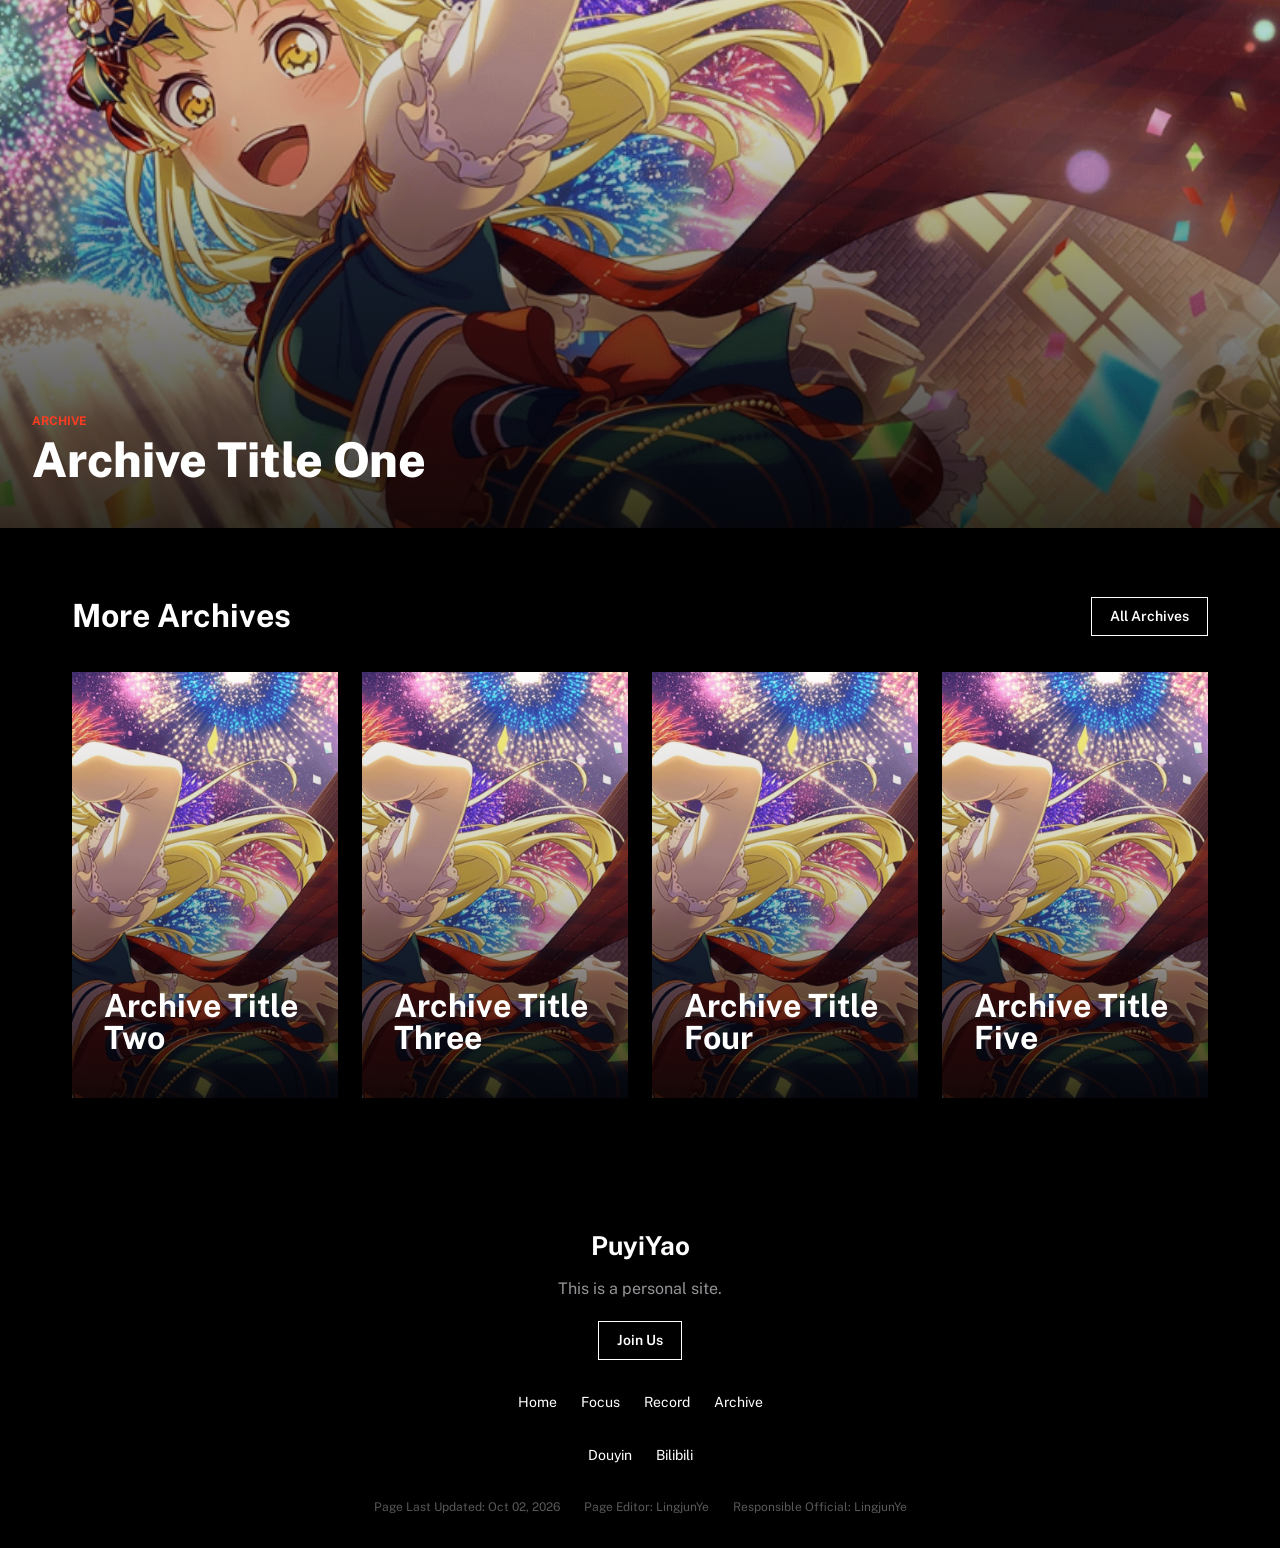
==== commit 64124463: "article: focus wzss_alice and something related" ====
--- a/index.html
+++ b/index.html
@@ -72,11 +72,11 @@
 
     <div class="featured-grid">
 
-      <a class="tile tile-f2" href="focus/focus_02.html">
-        <img src="image/happy_lucky_smile.png" alt="Focus Two">
-        <div class="overlay">
-          <span class="tag">Focus</span>
-          <h3>Focus Title Two</h3>
+      <a class="tile tile-f2" href="focus/wzzs_alice.html">
+        <img src="image/wzzs_alice.webp" alt="Focus Two" style="object-fit: cover; object-position: center top;">
+        <div class="overlay">
+          <span class="tag">Focus</span>
+          <h3>[艾莉丝] 奇迹行者终于不再刷野了!</h3>
         </div>
       </a>
 
